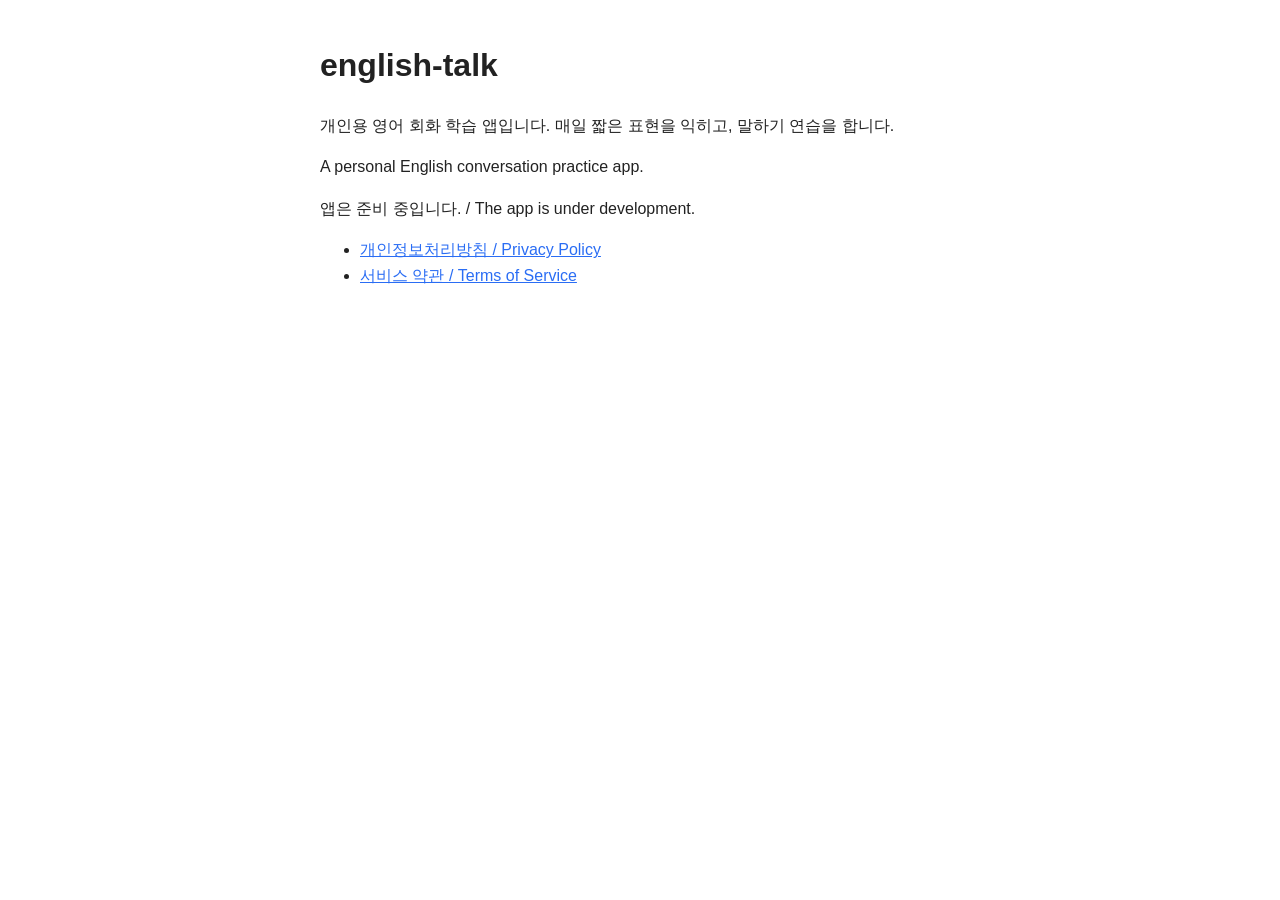
==== index.html @ 2b219d0a "Add planning docs, setup guide, T3 spikes, and public web pages Spec and plan from the grill-me plan" ====
<!DOCTYPE html>
<html lang="ko">
<head>
  <meta charset="utf-8">
  <meta name="viewport" content="width=device-width, initial-scale=1">
  <title>english-talk</title>
  <style>
    body { font-family: -apple-system, "Segoe UI", sans-serif; max-width: 640px; margin: 40px auto; padding: 0 20px; line-height: 1.6; color: #222; }
    a { color: #2a6df4; }
  </style>
</head>
<body>
  <h1>english-talk</h1>
  <p>개인용 영어 회화 학습 앱입니다. 매일 짧은 표현을 익히고, 말하기 연습을 합니다.</p>
  <p>A personal English conversation practice app.</p>
  <p>앱은 준비 중입니다. / The app is under development.</p>
  <ul>
    <li><a href="privacy.html">개인정보처리방침 / Privacy Policy</a></li>
    <li><a href="terms.html">서비스 약관 / Terms of Service</a></li>
  </ul>
</body>
</html>
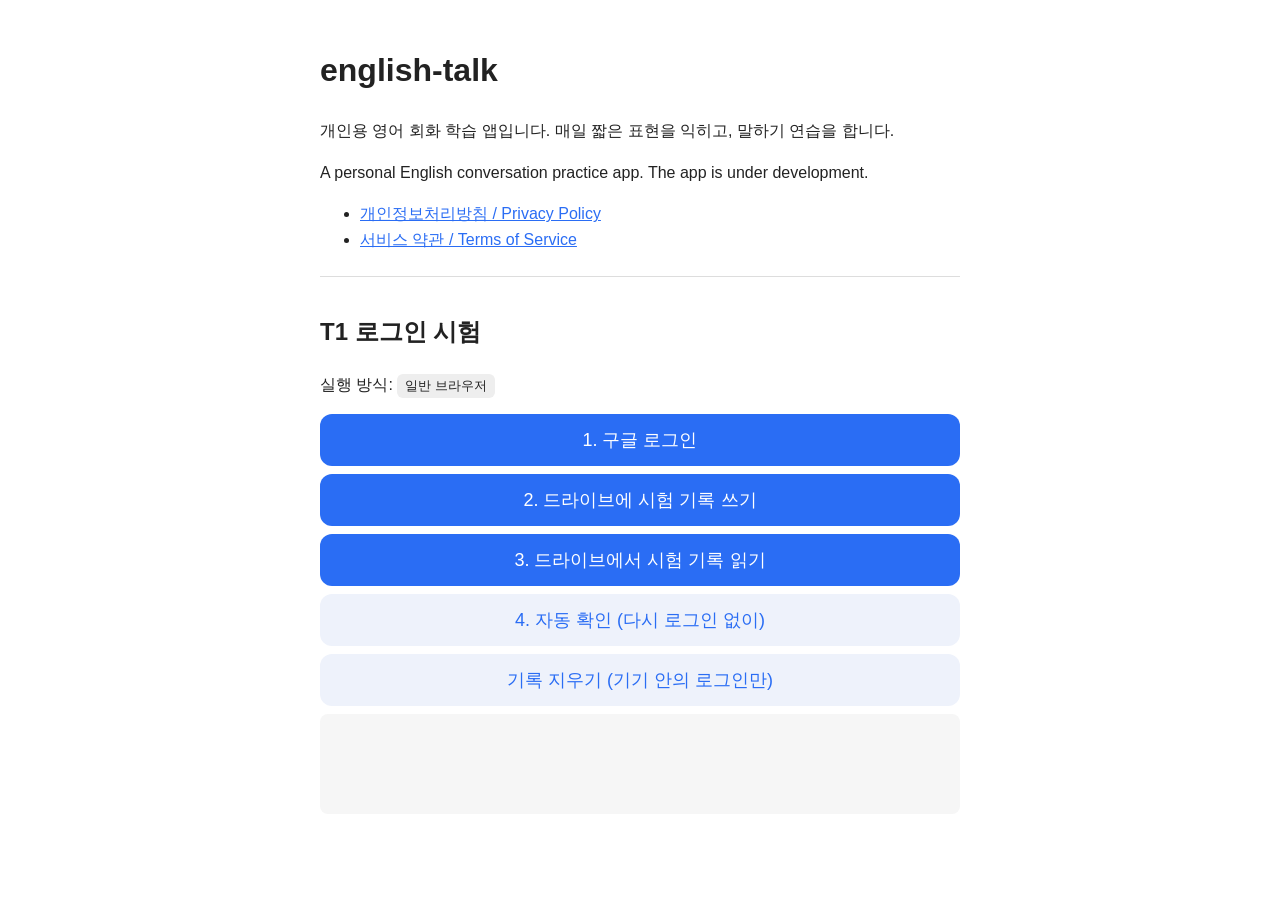
==== commit 5ccc84cd: "Add T1 spike: Google login and Drive appdata test page The homepage now carries a throwaway test sec" ====
--- a/index.html
+++ b/index.html
@@ -2,21 +2,42 @@
 <html lang="ko">
 <head>
   <meta charset="utf-8">
-  <meta name="viewport" content="width=device-width, initial-scale=1">
+  <meta name="viewport" content="width=device-width, initial-scale=1, viewport-fit=cover">
+  <meta name="apple-mobile-web-app-capable" content="yes">
+  <meta name="apple-mobile-web-app-title" content="english-talk">
+  <link rel="manifest" href="manifest.webmanifest">
   <title>english-talk</title>
   <style>
-    body { font-family: -apple-system, "Segoe UI", sans-serif; max-width: 640px; margin: 40px auto; padding: 0 20px; line-height: 1.6; color: #222; }
+    body { font-family: -apple-system, "Segoe UI", sans-serif; max-width: 640px; margin: 0 auto; padding: 24px 20px env(safe-area-inset-bottom); line-height: 1.6; color: #222; }
     a { color: #2a6df4; }
+    #t1 { margin-top: 24px; border-top: 1px solid #ddd; padding-top: 16px; }
+    #t1 button { display: block; width: 100%; font-size: 18px; padding: 14px; margin: 8px 0; border-radius: 12px; border: none; background: #2a6df4; color: #fff; }
+    #t1 button.secondary { background: #eef2fb; color: #2a6df4; }
+    #log { font-family: ui-monospace, Menlo, monospace; font-size: 13px; white-space: pre-wrap; background: #f6f6f6; padding: 10px; border-radius: 8px; min-height: 80px; }
+    .badge { display: inline-block; padding: 2px 8px; border-radius: 6px; background: #eee; font-size: 13px; }
   </style>
 </head>
 <body>
   <h1>english-talk</h1>
   <p>개인용 영어 회화 학습 앱입니다. 매일 짧은 표현을 익히고, 말하기 연습을 합니다.</p>
-  <p>A personal English conversation practice app.</p>
-  <p>앱은 준비 중입니다. / The app is under development.</p>
+  <p>A personal English conversation practice app. The app is under development.</p>
   <ul>
     <li><a href="privacy.html">개인정보처리방침 / Privacy Policy</a></li>
     <li><a href="terms.html">서비스 약관 / Terms of Service</a></li>
   </ul>
+
+  <!-- T1 spike (plan.md stage 2): Google login + Drive appDataFolder from the iPhone home-screen app. Throwaway. -->
+  <section id="t1">
+    <h2>T1 로그인 시험</h2>
+    <p>실행 방식: <span id="mode" class="badge"></span></p>
+    <button id="login">1. 구글 로그인</button>
+    <button id="write">2. 드라이브에 시험 기록 쓰기</button>
+    <button id="read">3. 드라이브에서 시험 기록 읽기</button>
+    <button id="silent" class="secondary">4. 자동 확인 (다시 로그인 없이)</button>
+    <button id="clear" class="secondary">기록 지우기 (기기 안의 로그인만)</button>
+    <div id="log"></div>
+  </section>
+
+  <script type="module" src="t1.js"></script>
 </body>
 </html>
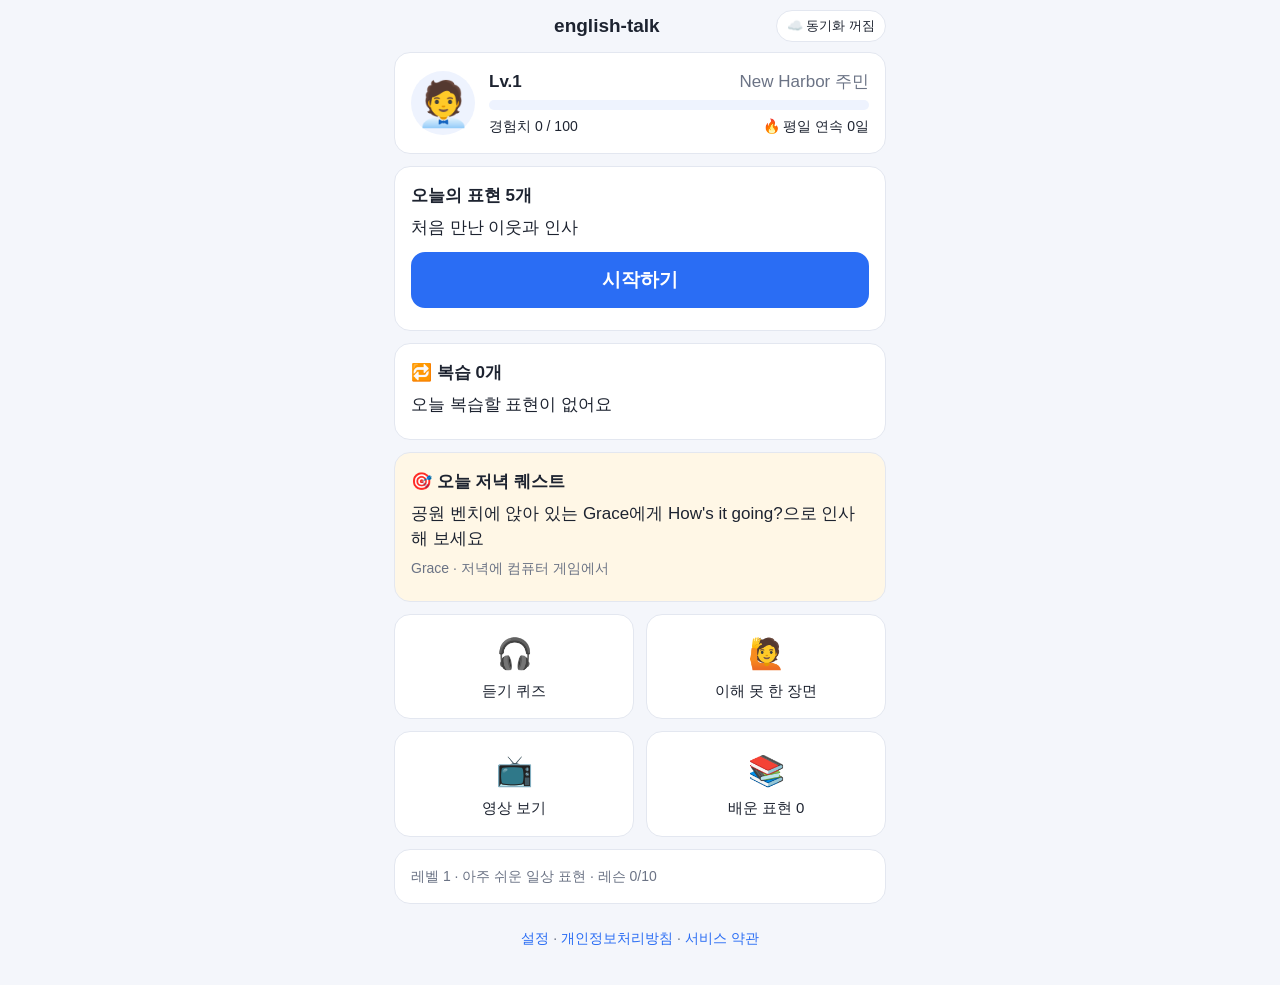
==== commit 17dacd29: "Stage 4 content, stage 5 phone app, and the start of the stage 6 game Stage 4: 50 level-1 expression" ====
--- a/index.html
+++ b/index.html
@@ -4,40 +4,25 @@
   <meta charset="utf-8">
   <meta name="viewport" content="width=device-width, initial-scale=1, viewport-fit=cover">
   <meta name="apple-mobile-web-app-capable" content="yes">
+  <meta name="apple-mobile-web-app-status-bar-style" content="default">
   <meta name="apple-mobile-web-app-title" content="english-talk">
+  <meta name="theme-color" content="#2a6df4">
+  <meta name="description" content="english-talk: 개인용 영어 회화 학습 앱. 매일 짧은 표현을 익히고, 말하기를 연습합니다.">
   <link rel="manifest" href="manifest.webmanifest">
+  <link rel="apple-touch-icon" href="icon-180.png">
+  <link rel="stylesheet" href="app.css">
   <title>english-talk</title>
-  <style>
-    body { font-family: -apple-system, "Segoe UI", sans-serif; max-width: 640px; margin: 0 auto; padding: 24px 20px env(safe-area-inset-bottom); line-height: 1.6; color: #222; }
-    a { color: #2a6df4; }
-    #t1 { margin-top: 24px; border-top: 1px solid #ddd; padding-top: 16px; }
-    #t1 button { display: block; width: 100%; font-size: 18px; padding: 14px; margin: 8px 0; border-radius: 12px; border: none; background: #2a6df4; color: #fff; }
-    #t1 button.secondary { background: #eef2fb; color: #2a6df4; }
-    #log { font-family: ui-monospace, Menlo, monospace; font-size: 13px; white-space: pre-wrap; background: #f6f6f6; padding: 10px; border-radius: 8px; min-height: 80px; }
-    .badge { display: inline-block; padding: 2px 8px; border-radius: 6px; background: #eee; font-size: 13px; }
-  </style>
 </head>
 <body>
-  <h1>english-talk</h1>
-  <p>개인용 영어 회화 학습 앱입니다. 매일 짧은 표현을 익히고, 말하기 연습을 합니다.</p>
-  <p>A personal English conversation practice app. The app is under development.</p>
-  <ul>
-    <li><a href="privacy.html">개인정보처리방침 / Privacy Policy</a></li>
-    <li><a href="terms.html">서비스 약관 / Terms of Service</a></li>
-  </ul>
-
-  <!-- T1 spike (plan.md stage 2): Google login + Drive appDataFolder from the iPhone home-screen app. Throwaway. -->
-  <section id="t1">
-    <h2>T1 로그인 시험</h2>
-    <p>실행 방식: <span id="mode" class="badge"></span></p>
-    <button id="login">1. 구글 로그인</button>
-    <button id="write">2. 드라이브에 시험 기록 쓰기</button>
-    <button id="read">3. 드라이브에서 시험 기록 읽기</button>
-    <button id="silent" class="secondary">4. 자동 확인 (다시 로그인 없이)</button>
-    <button id="clear" class="secondary">기록 지우기 (기기 안의 로그인만)</button>
-    <div id="log"></div>
-  </section>
-
-  <script type="module" src="t1.js"></script>
+  <main id="app">
+    <section class="card">
+      <h1>english-talk</h1>
+      <p>개인용 영어 회화 학습 앱입니다. 매일 짧은 표현을 익히고, 말하기를 연습합니다.</p>
+      <p>A personal English conversation practice app.</p>
+      <noscript><p>이 앱은 자바스크립트가 필요해요.</p></noscript>
+      <p class="small"><a href="privacy.html">개인정보처리방침 / Privacy Policy</a> · <a href="terms.html">서비스 약관 / Terms of Service</a></p>
+    </section>
+  </main>
+  <script type="module" src="app.js"></script>
 </body>
 </html>
--- a/app.css
+++ b/app.css
@@ -0,0 +1,78 @@
+/* Phone-first styles for iPhone 12 mini (375 x 812 CSS px): big touch targets, one column. */
+:root {
+  --bg: #f4f6fb; --card: #fff; --text: #1d2330; --muted: #6b7385; --line: #e3e7f0;
+  --primary: #2a6df4; --primary-text: #fff; --soft: #eef3fe; --ok: #1f9d55; --bad: #d64545; --warn: #fff7e6;
+  --radius: 16px;
+}
+@media (prefers-color-scheme: dark) {
+  :root { --bg: #0f1218; --card: #1a1f29; --text: #e8ecf4; --muted: #9aa3b5; --line: #2a3140; --soft: #1e2a44; --warn: #2b2616; }
+}
+* { box-sizing: border-box; -webkit-tap-highlight-color: transparent; }
+html, body { margin: 0; background: var(--bg); color: var(--text); }
+body { font: 17px/1.5 -apple-system, BlinkMacSystemFont, "Apple SD Gothic Neo", "Segoe UI", sans-serif; }
+#app { max-width: 520px; margin: 0 auto; padding: env(safe-area-inset-top) 14px calc(24px + env(safe-area-inset-bottom)); }
+a { color: var(--primary); text-decoration: none; }
+h1 { font-size: 19px; margin: 0; text-align: center; }
+h2 { font-size: 17px; margin: 0 0 6px; }
+p { margin: 6px 0; }
+
+.bar { display: grid; grid-template-columns: 44px 1fr auto; align-items: center; gap: 8px; padding: 10px 0; position: sticky; top: 0; background: var(--bg); z-index: 2; }
+.back { font-size: 32px; line-height: 1; padding: 0 8px; }
+.chip { font-size: 13px; padding: 5px 10px; border-radius: 999px; background: var(--card); border: 1px solid var(--line); color: var(--text); white-space: nowrap; }
+
+.card { display: block; background: var(--card); border: 1px solid var(--line); border-radius: var(--radius); padding: 16px; margin: 0 0 12px; color: var(--text); }
+.card.link:active, .tile:active, .row.link:active { transform: scale(.98); }
+.card.done { border-color: var(--ok); }
+.card.quest { background: var(--warn); }
+.hero { display: flex; gap: 14px; align-items: center; }
+.avatar { font-size: 44px; width: 64px; height: 64px; display: grid; place-items: center; background: var(--soft); border-radius: 50%; flex: none; }
+.avatar.big { margin: 0 auto 8px; }
+.grow { flex: 1; min-width: 0; }
+.row { display: flex; align-items: center; justify-content: space-between; gap: 8px; }
+.small { font-size: 14px; }
+.muted { color: var(--muted); }
+.center { text-align: center; }
+.xpbar, .progress { height: 10px; background: var(--soft); border-radius: 999px; overflow: hidden; margin: 6px 0; }
+.xpbar span, .progress span { display: block; height: 100%; background: var(--primary); border-radius: 999px; }
+
+.grid { display: grid; grid-template-columns: 1fr 1fr; gap: 12px; margin-bottom: 12px; }
+.tile { background: var(--card); border: 1px solid var(--line); border-radius: var(--radius); padding: 16px 8px; text-align: center; font-size: 30px; color: var(--text); }
+.tile span { display: block; font-size: 15px; margin-top: 4px; }
+
+.btn { display: inline-flex; align-items: center; justify-content: center; min-height: 48px; padding: 10px 18px; border-radius: 14px; border: none; font-size: 17px; font-weight: 600; cursor: pointer; text-align: center; }
+.btn.primary { background: var(--primary); color: var(--primary-text); }
+.btn.secondary { background: var(--soft); color: var(--primary); }
+.btn.danger { background: transparent; color: var(--bad); }
+.btn.big { width: 100%; min-height: 56px; font-size: 19px; margin: 6px 0; }
+.btn.small { min-height: 36px; font-size: 14px; }
+.actions { display: flex; gap: 10px; margin: 12px 0; }
+.actions > * { flex: 1; }
+.icon { background: var(--soft); border: none; border-radius: 12px; width: 48px; height: 48px; font-size: 22px; margin: 2px; cursor: pointer; flex: none; }
+
+.expr .en { font-size: 28px; font-weight: 700; line-height: 1.25; margin: 6px 0; }
+.expr .small-en, .small-en { font-size: 19px; font-weight: 600; }
+.expr .ko { font-size: 19px; margin: 10px 0 4px; }
+.expr .ko.big { font-size: 26px; font-weight: 700; margin: 18px 0; }
+.expr .label { color: var(--muted); font-size: 14px; }
+.expr .say { margin: 4px 0; }
+.note { background: var(--soft); border-radius: 12px; padding: 10px 12px; font-size: 15px; }
+.examples { list-style: none; padding: 0; margin: 10px 0 0; }
+.examples .ex { display: flex; gap: 8px; align-items: center; padding: 8px 0; border-top: 1px solid var(--line); }
+.examples .btns { display: flex; flex: none; }
+.examples .icon { width: 38px; height: 38px; font-size: 16px; }
+
+.options { display: grid; gap: 10px; margin-bottom: 12px; }
+.option { min-height: 56px; border-radius: 14px; border: 2px solid var(--line); background: var(--card); color: var(--text); font-size: 17px; padding: 10px; cursor: pointer; }
+.option.right { border-color: var(--ok); background: #e7f6ee; color: #145c34; }
+.option.wrong { border-color: var(--bad); background: #fbeaea; color: #8a2020; }
+
+.form { display: grid; gap: 12px; }
+label { display: grid; gap: 6px; font-size: 15px; }
+input, textarea, select { font: inherit; font-size: 16px; padding: 12px; border-radius: 12px; border: 1px solid var(--line); background: var(--bg); color: var(--text); width: 100%; }
+.check { display: flex; gap: 10px; align-items: flex-start; margin: 10px 0; }
+.check input { width: 22px; height: 22px; margin-top: 3px; flex: none; }
+.plain { list-style: none; padding: 0; margin: 0; }
+
+.video { position: relative; width: 100%; aspect-ratio: 16 / 9; background: #000; border-radius: var(--radius); overflow: hidden; margin-bottom: 12px; }
+.video iframe, .video #yt { position: absolute; inset: 0; width: 100%; height: 100%; }
+footer { text-align: center; padding: 12px 0; }
